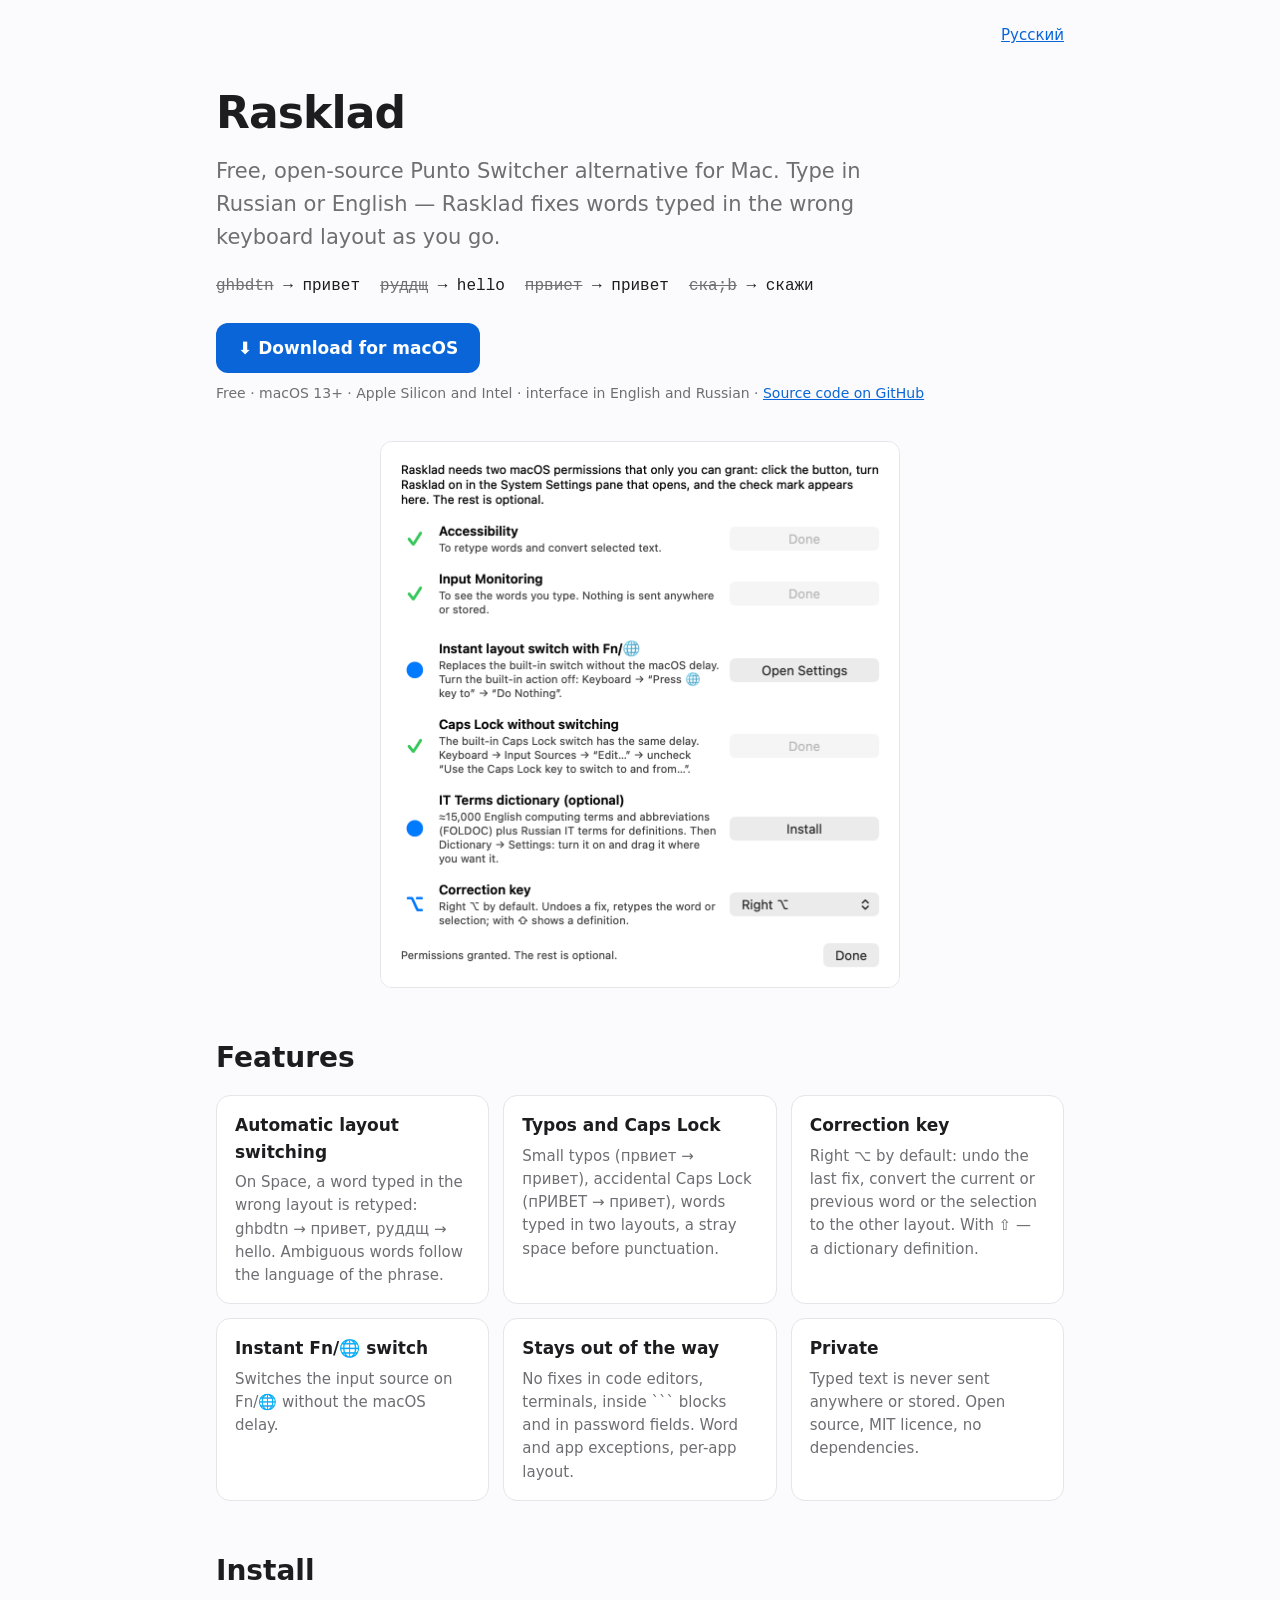
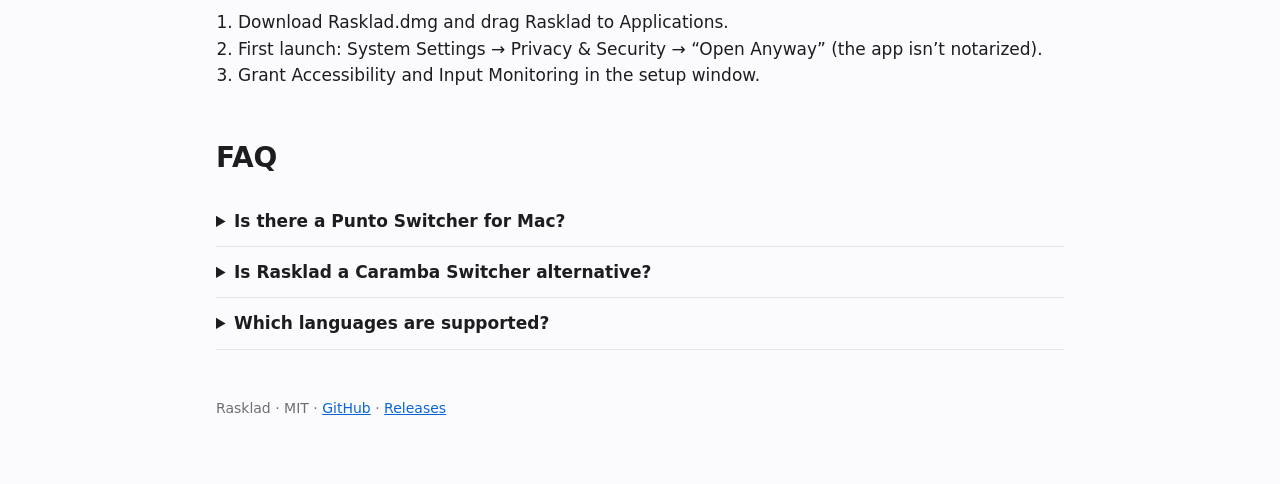
==== docs/index.html @ 867a91b3 "Сайт на GitHub Pages (EN/RU), ключевые фразы и скриншоты в README" ====
<!doctype html>
<html lang="en">
<head>
<meta charset="utf-8">
<meta name="viewport" content="width=device-width,initial-scale=1">
<title>Rasklad — free Punto Switcher alternative for Mac (RU/EN keyboard layout switcher)</title>
<meta name="description" content="Rasklad is a free, open-source Punto Switcher alternative for macOS: it automatically switches the Russian/English keyboard layout, fixes text typed in the wrong layout, typos and accidental Caps Lock.">
<link rel="canonical" href="https://dk-custom.github.io/Rasklad-MacOS/">
<link rel="alternate" hreflang="en" href="https://dk-custom.github.io/Rasklad-MacOS/">
<link rel="alternate" hreflang="ru" href="https://dk-custom.github.io/Rasklad-MacOS/ru/">
<link rel="alternate" hreflang="x-default" href="https://dk-custom.github.io/Rasklad-MacOS/">
<meta property="og:type" content="website">
<meta property="og:title" content="Rasklad — free Punto Switcher alternative for Mac (RU/EN keyboard layout switcher)">
<meta property="og:description" content="Rasklad is a free, open-source Punto Switcher alternative for macOS: it automatically switches the Russian/English keyboard layout, fixes text typed in the wrong layout, typos and accidental Caps Lock.">
<meta property="og:url" content="https://dk-custom.github.io/Rasklad-MacOS/">
<meta property="og:image" content="https://dk-custom.github.io/Rasklad-MacOS/setup-en.png">
<meta name="twitter:card" content="summary_large_image">
<script type="application/ld+json">[{"@context": "https://schema.org", "@type": "SoftwareApplication", "name": "Rasklad", "operatingSystem": "macOS 13+", "applicationCategory": "UtilitiesApplication", "description": "Rasklad is a free, open-source Punto Switcher alternative for macOS: it automatically switches the Russian/English keyboard layout, fixes text typed in the wrong layout, typos and accidental Caps Lock.", "url": "https://dk-custom.github.io/Rasklad-MacOS/", "downloadUrl": "https://github.com/DK-custom/Rasklad-MacOS/releases/latest/download/Rasklad.dmg", "offers": {"@type": "Offer", "price": "0", "priceCurrency": "USD"}, "license": "https://opensource.org/licenses/MIT", "codeRepository": "https://github.com/DK-custom/Rasklad-MacOS", "inLanguage": ["en", "ru"]}, {"@context": "https://schema.org", "@type": "FAQPage", "mainEntity": [{"@type": "Question", "name": "Is there a Punto Switcher for Mac?", "acceptedAnswer": {"@type": "Answer", "text": "The macOS version of Punto Switcher hasn’t been updated for years. Rasklad is a free open-source alternative that does the same job: automatic RU/EN layout switching and fixing text typed in the wrong layout."}}, {"@type": "Question", "name": "Is Rasklad a Caramba Switcher alternative?", "acceptedAnswer": {"@type": "Answer", "text": "Yes. Rasklad is free and open source, works offline and never sends typed text anywhere. Besides layout switching it fixes typos and accidental Caps Lock, has a correction key and an instant Fn/🌐 switch."}}, {"@type": "Question", "name": "Which languages are supported?", "acceptedAnswer": {"@type": "Answer", "text": "Russian and English keyboard layouts (ABC or U.S. and Russian)."}}]}]</script>
<style>:root{--bg:#fbfbfd;--fg:#1d1d1f;--muted:#6e6e73;--card:#fff;--line:#e5e5ea;--accent:#0a66d8;--accent-fg:#fff}
@media (prefers-color-scheme:dark){:root{--bg:#111113;--fg:#f5f5f7;--muted:#a1a1a6;--card:#1c1c1e;--line:#2c2c2e;--accent:#3d8bff;--accent-fg:#fff}}
*{box-sizing:border-box}body{margin:0;background:var(--bg);color:var(--fg);font:17px/1.55 -apple-system,BlinkMacSystemFont,"Segoe UI",system-ui,sans-serif}
main{max-width:880px;margin:0 auto;padding:24px 16px 64px}nav{display:flex;justify-content:flex-end;font-size:15px}a{color:var(--accent)}
h1{font-size:44px;margin:32px 0 8px;letter-spacing:-.02em}.lead{font-size:21px;color:var(--muted);margin:0 0 24px;max-width:680px}
.demo{display:flex;flex-wrap:wrap;gap:8px 20px;margin:0 0 28px;font:16px ui-monospace,SFMono-Regular,Menlo,monospace}
.demo span{white-space:nowrap}.demo s{color:var(--muted)}
.btn{display:inline-block;background:var(--accent);color:var(--accent-fg);text-decoration:none;padding:12px 22px;border-radius:12px;font-weight:600}
.note{color:var(--muted);font-size:14px;margin:10px 0 36px}
h2{font-size:28px;margin:48px 0 16px}.grid{display:grid;grid-template-columns:repeat(auto-fit,minmax(240px,1fr));gap:14px}
.card{background:var(--card);border:1px solid var(--line);border-radius:14px;padding:16px 18px}.card h3{margin:0 0 6px;font-size:17px}.card p{margin:0;color:var(--muted);font-size:15px}
img{max-width:100%;height:auto;border-radius:12px;border:1px solid var(--line);display:block;margin:8px auto}
ol{padding-left:22px}details{border-bottom:1px solid var(--line);padding:12px 0}summary{cursor:pointer;font-weight:600}footer{margin-top:48px;color:var(--muted);font-size:14px}</style>
</head>
<body>
<main>
<nav><a href="https://dk-custom.github.io/Rasklad-MacOS/ru/" hreflang="ru" lang="ru">Русский</a></nav>
<h1>Rasklad</h1>
<p class="lead">Free, open-source Punto Switcher alternative for Mac. Type in Russian or English — Rasklad fixes words typed in the wrong keyboard layout as you go.</p>
<div class="demo" aria-label="examples"><span><s>ghbdtn</s> → привет</span><span><s>руддщ</s> → hello</span><span><s>првиет</s> → привет</span><span><s>ска;b</s> → скажи</span></div>
<a class="btn" href="https://github.com/DK-custom/Rasklad-MacOS/releases/latest/download/Rasklad.dmg">⬇ Download for macOS</a>
<p class="note">Free · macOS 13+ · Apple Silicon and Intel · interface in English and Russian · <a href="https://github.com/DK-custom/Rasklad-MacOS">Source code on GitHub</a></p>
<img src="setup-en.png" width="520" height="560" alt="Rasklad setup window" loading="lazy">
<h2>Features</h2>
<div class="grid"><div class="card"><h3>Automatic layout switching</h3><p>On Space, a word typed in the wrong layout is retyped: ghbdtn → привет, руддщ → hello. Ambiguous words follow the language of the phrase.</p></div><div class="card"><h3>Typos and Caps Lock</h3><p>Small typos (првиет → привет), accidental Caps Lock (пРИВЕТ → привет), words typed in two layouts, a stray space before punctuation.</p></div><div class="card"><h3>Correction key</h3><p>Right ⌥ by default: undo the last fix, convert the current or previous word or the selection to the other layout. With ⇧ — a dictionary definition.</p></div><div class="card"><h3>Instant Fn/🌐 switch</h3><p>Switches the input source on Fn/🌐 without the macOS delay.</p></div><div class="card"><h3>Stays out of the way</h3><p>No fixes in code editors, terminals, inside ``` blocks and in password fields. Word and app exceptions, per-app layout.</p></div><div class="card"><h3>Private</h3><p>Typed text is never sent anywhere or stored. Open source, MIT licence, no dependencies.</p></div></div>
<h2>Install</h2>
<ol><li>Download Rasklad.dmg and drag Rasklad to Applications.</li><li>First launch: System Settings → Privacy &amp; Security → “Open Anyway” (the app isn’t notarized).</li><li>Grant Accessibility and Input Monitoring in the setup window.</li></ol>
<h2>FAQ</h2>
<details><summary>Is there a Punto Switcher for Mac?</summary><p>The macOS version of Punto Switcher hasn’t been updated for years. Rasklad is a free open-source alternative that does the same job: automatic RU/EN layout switching and fixing text typed in the wrong layout.</p></details><details><summary>Is Rasklad a Caramba Switcher alternative?</summary><p>Yes. Rasklad is free and open source, works offline and never sends typed text anywhere. Besides layout switching it fixes typos and accidental Caps Lock, has a correction key and an instant Fn/🌐 switch.</p></details><details><summary>Which languages are supported?</summary><p>Russian and English keyboard layouts (ABC or U.S. and Russian).</p></details>
<footer>Rasklad · MIT · <a href="https://github.com/DK-custom/Rasklad-MacOS">GitHub</a> · <a href="https://github.com/DK-custom/Rasklad-MacOS/releases">Releases</a></footer>
</main>
</body>
</html>
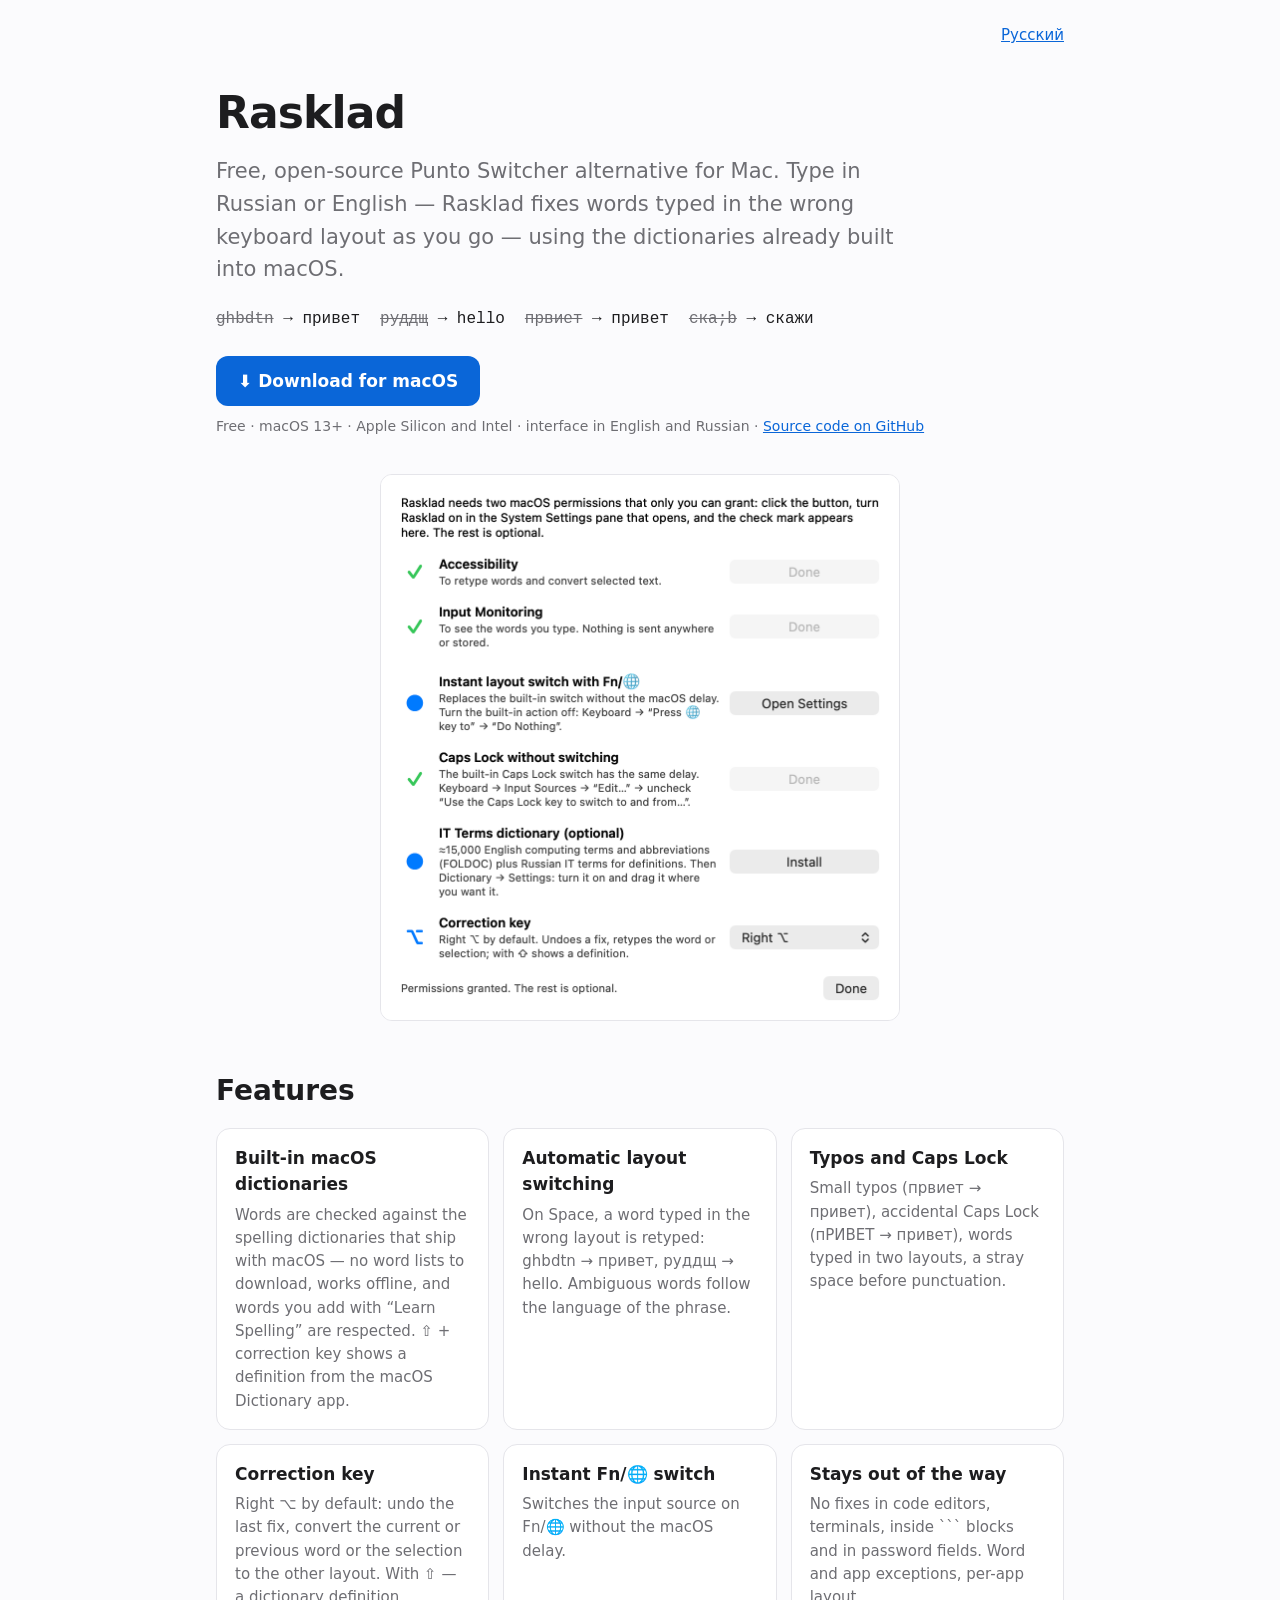
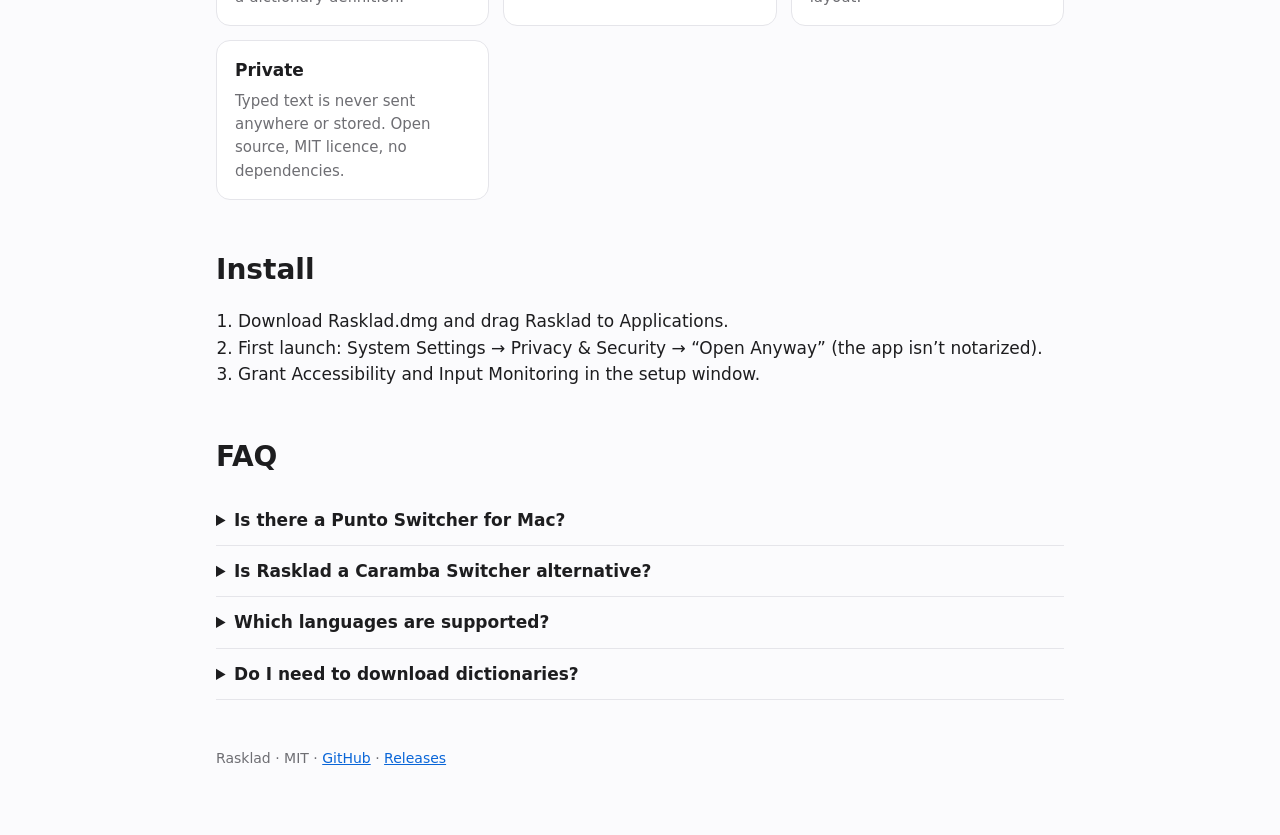
==== commit c14ffd75: "Сайт и README: акцент на встроенных словарях macOS" ====
--- a/docs/index.html
+++ b/docs/index.html
@@ -4,18 +4,18 @@
 <meta charset="utf-8">
 <meta name="viewport" content="width=device-width,initial-scale=1">
 <title>Rasklad — free Punto Switcher alternative for Mac (RU/EN keyboard layout switcher)</title>
-<meta name="description" content="Rasklad is a free, open-source Punto Switcher alternative for macOS: it automatically switches the Russian/English keyboard layout, fixes text typed in the wrong layout, typos and accidental Caps Lock.">
+<meta name="description" content="Rasklad is a free, open-source Punto Switcher alternative for macOS: it automatically switches the Russian/English keyboard layout, fixes text typed in the wrong layout, typos and accidental Caps Lock using the built-in macOS spelling dictionaries, and shows definitions from the macOS Dictionary.">
 <link rel="canonical" href="https://dk-custom.github.io/Rasklad-MacOS/">
 <link rel="alternate" hreflang="en" href="https://dk-custom.github.io/Rasklad-MacOS/">
 <link rel="alternate" hreflang="ru" href="https://dk-custom.github.io/Rasklad-MacOS/ru/">
 <link rel="alternate" hreflang="x-default" href="https://dk-custom.github.io/Rasklad-MacOS/">
 <meta property="og:type" content="website">
 <meta property="og:title" content="Rasklad — free Punto Switcher alternative for Mac (RU/EN keyboard layout switcher)">
-<meta property="og:description" content="Rasklad is a free, open-source Punto Switcher alternative for macOS: it automatically switches the Russian/English keyboard layout, fixes text typed in the wrong layout, typos and accidental Caps Lock.">
+<meta property="og:description" content="Rasklad is a free, open-source Punto Switcher alternative for macOS: it automatically switches the Russian/English keyboard layout, fixes text typed in the wrong layout, typos and accidental Caps Lock using the built-in macOS spelling dictionaries, and shows definitions from the macOS Dictionary.">
 <meta property="og:url" content="https://dk-custom.github.io/Rasklad-MacOS/">
 <meta property="og:image" content="https://dk-custom.github.io/Rasklad-MacOS/setup-en.png">
 <meta name="twitter:card" content="summary_large_image">
-<script type="application/ld+json">[{"@context": "https://schema.org", "@type": "SoftwareApplication", "name": "Rasklad", "operatingSystem": "macOS 13+", "applicationCategory": "UtilitiesApplication", "description": "Rasklad is a free, open-source Punto Switcher alternative for macOS: it automatically switches the Russian/English keyboard layout, fixes text typed in the wrong layout, typos and accidental Caps Lock.", "url": "https://dk-custom.github.io/Rasklad-MacOS/", "downloadUrl": "https://github.com/DK-custom/Rasklad-MacOS/releases/latest/download/Rasklad.dmg", "offers": {"@type": "Offer", "price": "0", "priceCurrency": "USD"}, "license": "https://opensource.org/licenses/MIT", "codeRepository": "https://github.com/DK-custom/Rasklad-MacOS", "inLanguage": ["en", "ru"]}, {"@context": "https://schema.org", "@type": "FAQPage", "mainEntity": [{"@type": "Question", "name": "Is there a Punto Switcher for Mac?", "acceptedAnswer": {"@type": "Answer", "text": "The macOS version of Punto Switcher hasn’t been updated for years. Rasklad is a free open-source alternative that does the same job: automatic RU/EN layout switching and fixing text typed in the wrong layout."}}, {"@type": "Question", "name": "Is Rasklad a Caramba Switcher alternative?", "acceptedAnswer": {"@type": "Answer", "text": "Yes. Rasklad is free and open source, works offline and never sends typed text anywhere. Besides layout switching it fixes typos and accidental Caps Lock, has a correction key and an instant Fn/🌐 switch."}}, {"@type": "Question", "name": "Which languages are supported?", "acceptedAnswer": {"@type": "Answer", "text": "Russian and English keyboard layouts (ABC or U.S. and Russian)."}}]}]</script>
+<script type="application/ld+json">[{"@context": "https://schema.org", "@type": "SoftwareApplication", "name": "Rasklad", "operatingSystem": "macOS 13+", "applicationCategory": "UtilitiesApplication", "description": "Rasklad is a free, open-source Punto Switcher alternative for macOS: it automatically switches the Russian/English keyboard layout, fixes text typed in the wrong layout, typos and accidental Caps Lock using the built-in macOS spelling dictionaries, and shows definitions from the macOS Dictionary.", "url": "https://dk-custom.github.io/Rasklad-MacOS/", "downloadUrl": "https://github.com/DK-custom/Rasklad-MacOS/releases/latest/download/Rasklad.dmg", "offers": {"@type": "Offer", "price": "0", "priceCurrency": "USD"}, "license": "https://opensource.org/licenses/MIT", "codeRepository": "https://github.com/DK-custom/Rasklad-MacOS", "inLanguage": ["en", "ru"]}, {"@context": "https://schema.org", "@type": "FAQPage", "mainEntity": [{"@type": "Question", "name": "Is there a Punto Switcher for Mac?", "acceptedAnswer": {"@type": "Answer", "text": "The macOS version of Punto Switcher hasn’t been updated for years. Rasklad is a free open-source alternative that does the same job: automatic RU/EN layout switching and fixing text typed in the wrong layout."}}, {"@type": "Question", "name": "Is Rasklad a Caramba Switcher alternative?", "acceptedAnswer": {"@type": "Answer", "text": "Yes. Rasklad is free and open source, works offline and never sends typed text anywhere. Besides layout switching it fixes typos and accidental Caps Lock, has a correction key and an instant Fn/🌐 switch."}}, {"@type": "Question", "name": "Which languages are supported?", "acceptedAnswer": {"@type": "Answer", "text": "Russian and English keyboard layouts (ABC or U.S. and Russian)."}}, {"@type": "Question", "name": "Do I need to download dictionaries?", "acceptedAnswer": {"@type": "Answer", "text": "No. Rasklad uses the Russian and English spelling dictionaries built into macOS and the system Dictionary app for definitions. An optional IT Terms dictionary (FOLDOC plus Russian IT terms) can be installed from the setup window."}}]}]</script>
 <style>:root{--bg:#fbfbfd;--fg:#1d1d1f;--muted:#6e6e73;--card:#fff;--line:#e5e5ea;--accent:#0a66d8;--accent-fg:#fff}
 @media (prefers-color-scheme:dark){:root{--bg:#111113;--fg:#f5f5f7;--muted:#a1a1a6;--card:#1c1c1e;--line:#2c2c2e;--accent:#3d8bff;--accent-fg:#fff}}
 *{box-sizing:border-box}body{margin:0;background:var(--bg);color:var(--fg);font:17px/1.55 -apple-system,BlinkMacSystemFont,"Segoe UI",system-ui,sans-serif}
@@ -34,17 +34,17 @@
 <main>
 <nav><a href="https://dk-custom.github.io/Rasklad-MacOS/ru/" hreflang="ru" lang="ru">Русский</a></nav>
 <h1>Rasklad</h1>
-<p class="lead">Free, open-source Punto Switcher alternative for Mac. Type in Russian or English — Rasklad fixes words typed in the wrong keyboard layout as you go.</p>
+<p class="lead">Free, open-source Punto Switcher alternative for Mac. Type in Russian or English — Rasklad fixes words typed in the wrong keyboard layout as you go — using the dictionaries already built into macOS.</p>
 <div class="demo" aria-label="examples"><span><s>ghbdtn</s> → привет</span><span><s>руддщ</s> → hello</span><span><s>првиет</s> → привет</span><span><s>ска;b</s> → скажи</span></div>
 <a class="btn" href="https://github.com/DK-custom/Rasklad-MacOS/releases/latest/download/Rasklad.dmg">⬇ Download for macOS</a>
 <p class="note">Free · macOS 13+ · Apple Silicon and Intel · interface in English and Russian · <a href="https://github.com/DK-custom/Rasklad-MacOS">Source code on GitHub</a></p>
 <img src="setup-en.png" width="520" height="560" alt="Rasklad setup window" loading="lazy">
 <h2>Features</h2>
-<div class="grid"><div class="card"><h3>Automatic layout switching</h3><p>On Space, a word typed in the wrong layout is retyped: ghbdtn → привет, руддщ → hello. Ambiguous words follow the language of the phrase.</p></div><div class="card"><h3>Typos and Caps Lock</h3><p>Small typos (првиет → привет), accidental Caps Lock (пРИВЕТ → привет), words typed in two layouts, a stray space before punctuation.</p></div><div class="card"><h3>Correction key</h3><p>Right ⌥ by default: undo the last fix, convert the current or previous word or the selection to the other layout. With ⇧ — a dictionary definition.</p></div><div class="card"><h3>Instant Fn/🌐 switch</h3><p>Switches the input source on Fn/🌐 without the macOS delay.</p></div><div class="card"><h3>Stays out of the way</h3><p>No fixes in code editors, terminals, inside ``` blocks and in password fields. Word and app exceptions, per-app layout.</p></div><div class="card"><h3>Private</h3><p>Typed text is never sent anywhere or stored. Open source, MIT licence, no dependencies.</p></div></div>
+<div class="grid"><div class="card"><h3>Built-in macOS dictionaries</h3><p>Words are checked against the spelling dictionaries that ship with macOS — no word lists to download, works offline, and words you add with “Learn Spelling” are respected. ⇧ + correction key shows a definition from the macOS Dictionary app.</p></div><div class="card"><h3>Automatic layout switching</h3><p>On Space, a word typed in the wrong layout is retyped: ghbdtn → привет, руддщ → hello. Ambiguous words follow the language of the phrase.</p></div><div class="card"><h3>Typos and Caps Lock</h3><p>Small typos (првиет → привет), accidental Caps Lock (пРИВЕТ → привет), words typed in two layouts, a stray space before punctuation.</p></div><div class="card"><h3>Correction key</h3><p>Right ⌥ by default: undo the last fix, convert the current or previous word or the selection to the other layout. With ⇧ — a dictionary definition.</p></div><div class="card"><h3>Instant Fn/🌐 switch</h3><p>Switches the input source on Fn/🌐 without the macOS delay.</p></div><div class="card"><h3>Stays out of the way</h3><p>No fixes in code editors, terminals, inside ``` blocks and in password fields. Word and app exceptions, per-app layout.</p></div><div class="card"><h3>Private</h3><p>Typed text is never sent anywhere or stored. Open source, MIT licence, no dependencies.</p></div></div>
 <h2>Install</h2>
 <ol><li>Download Rasklad.dmg and drag Rasklad to Applications.</li><li>First launch: System Settings → Privacy &amp; Security → “Open Anyway” (the app isn’t notarized).</li><li>Grant Accessibility and Input Monitoring in the setup window.</li></ol>
 <h2>FAQ</h2>
-<details><summary>Is there a Punto Switcher for Mac?</summary><p>The macOS version of Punto Switcher hasn’t been updated for years. Rasklad is a free open-source alternative that does the same job: automatic RU/EN layout switching and fixing text typed in the wrong layout.</p></details><details><summary>Is Rasklad a Caramba Switcher alternative?</summary><p>Yes. Rasklad is free and open source, works offline and never sends typed text anywhere. Besides layout switching it fixes typos and accidental Caps Lock, has a correction key and an instant Fn/🌐 switch.</p></details><details><summary>Which languages are supported?</summary><p>Russian and English keyboard layouts (ABC or U.S. and Russian).</p></details>
+<details><summary>Is there a Punto Switcher for Mac?</summary><p>The macOS version of Punto Switcher hasn’t been updated for years. Rasklad is a free open-source alternative that does the same job: automatic RU/EN layout switching and fixing text typed in the wrong layout.</p></details><details><summary>Is Rasklad a Caramba Switcher alternative?</summary><p>Yes. Rasklad is free and open source, works offline and never sends typed text anywhere. Besides layout switching it fixes typos and accidental Caps Lock, has a correction key and an instant Fn/🌐 switch.</p></details><details><summary>Which languages are supported?</summary><p>Russian and English keyboard layouts (ABC or U.S. and Russian).</p></details><details><summary>Do I need to download dictionaries?</summary><p>No. Rasklad uses the Russian and English spelling dictionaries built into macOS and the system Dictionary app for definitions. An optional IT Terms dictionary (FOLDOC plus Russian IT terms) can be installed from the setup window.</p></details>
 <footer>Rasklad · MIT · <a href="https://github.com/DK-custom/Rasklad-MacOS">GitHub</a> · <a href="https://github.com/DK-custom/Rasklad-MacOS/releases">Releases</a></footer>
 </main>
 </body>
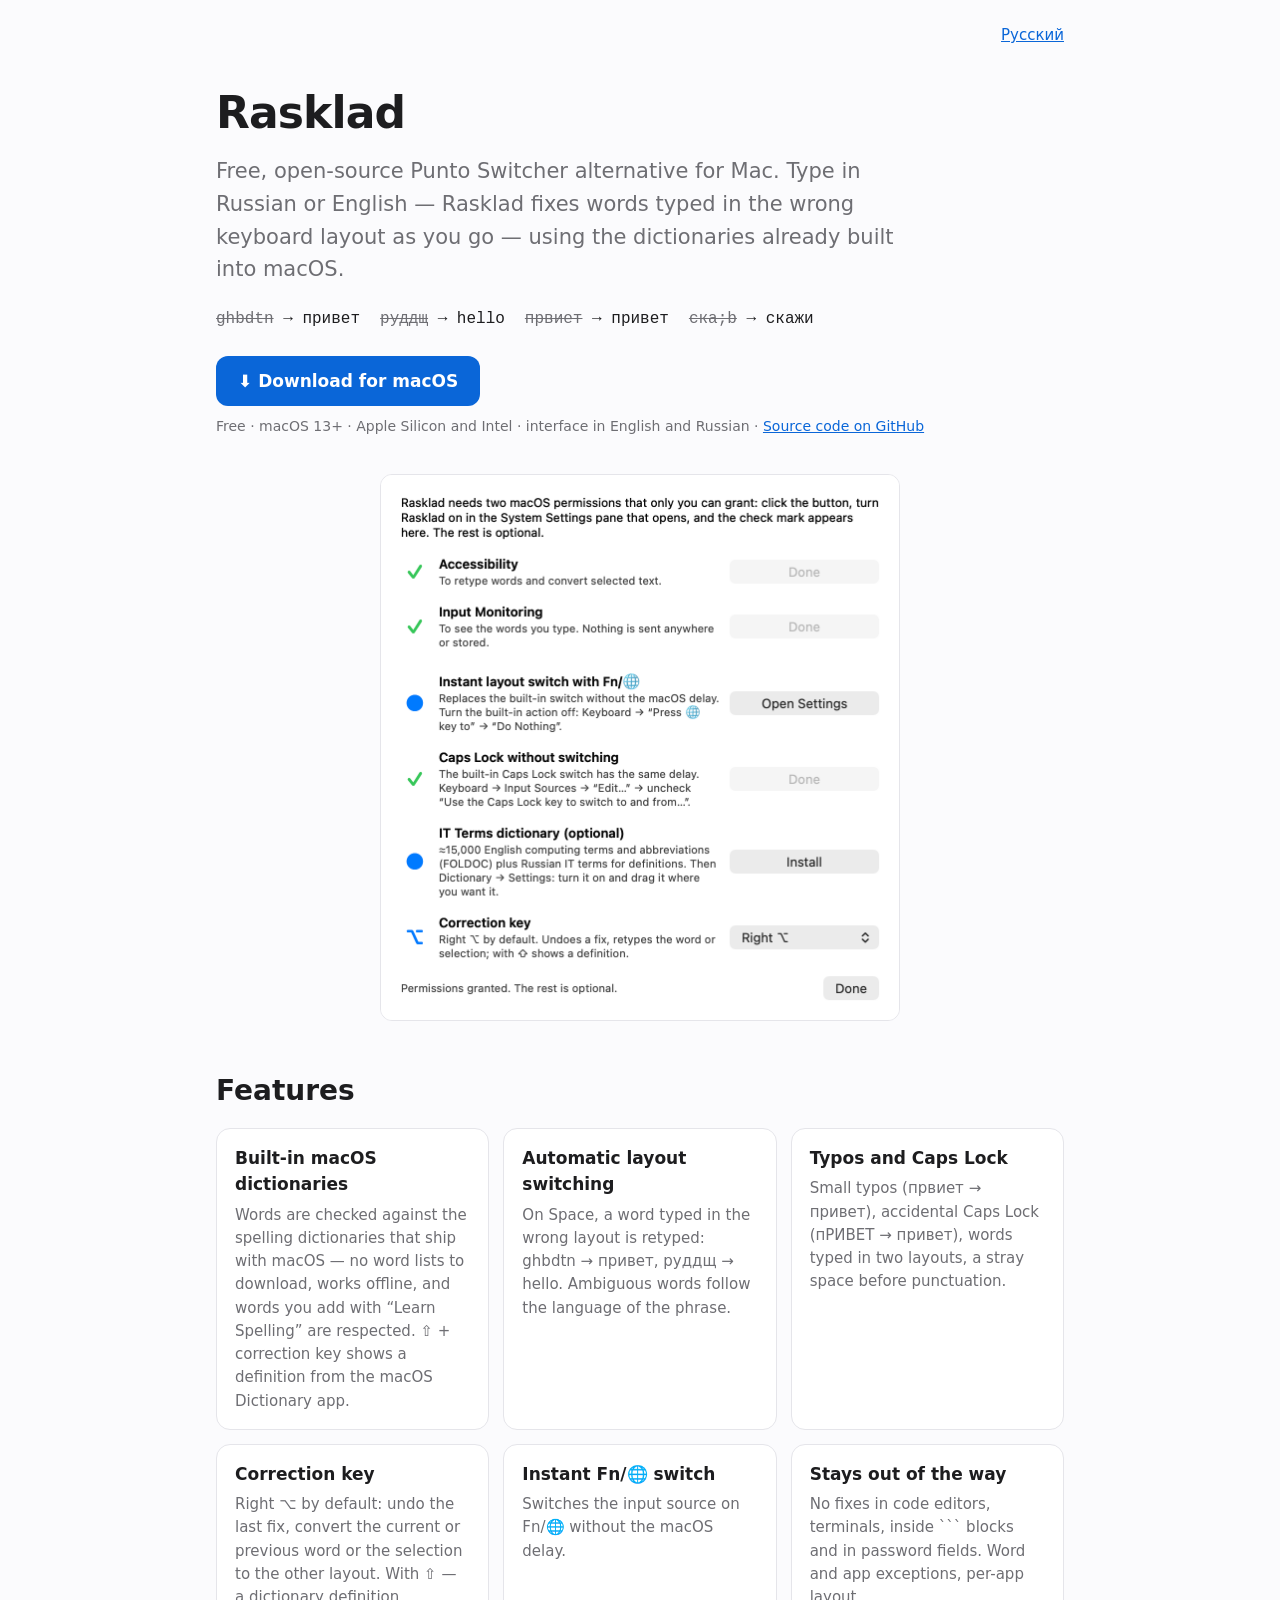
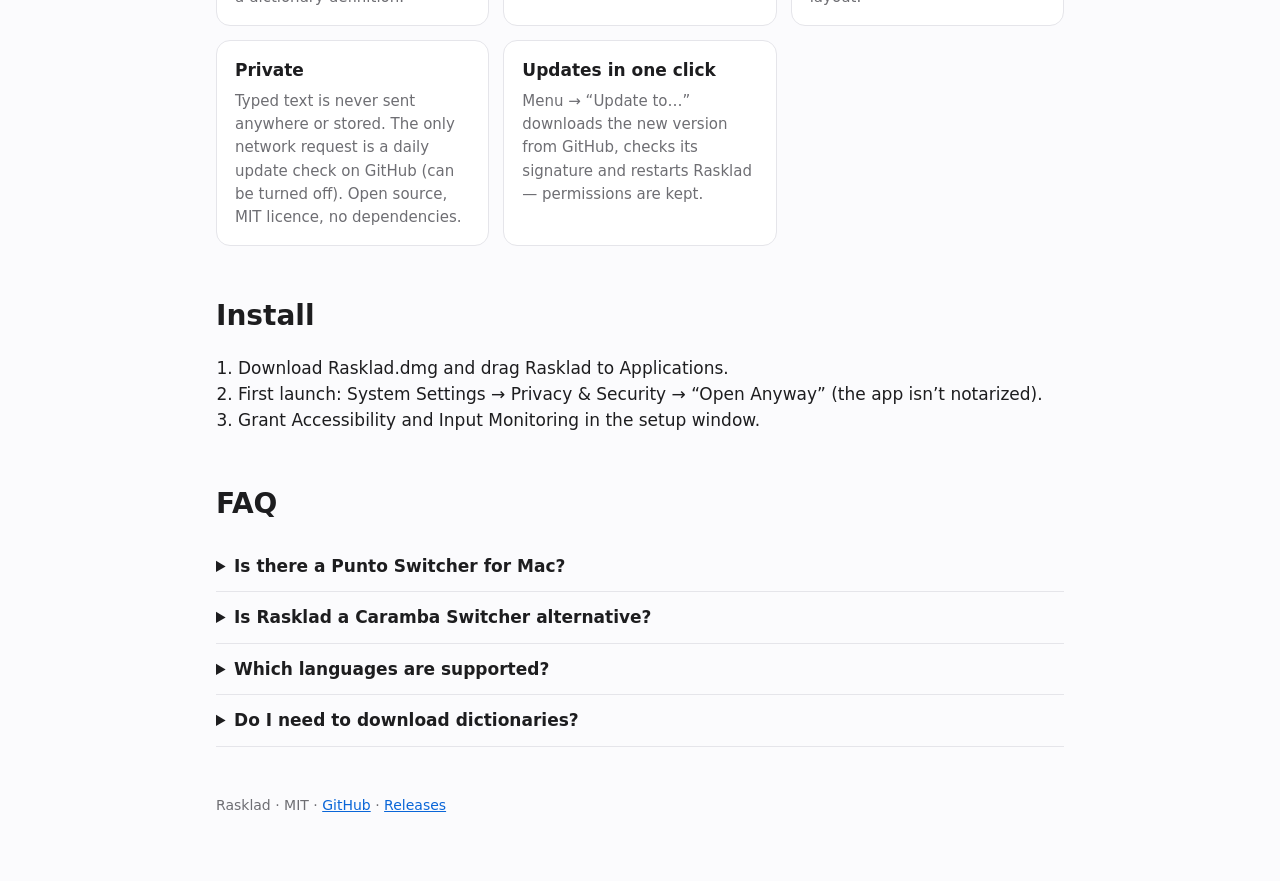
==== commit 7191fc6c: "1.9.0: обновление из меню — раз в сутки проверка GitHub, установка с проверкой подписи и перезапуско" ====
--- a/docs/index.html
+++ b/docs/index.html
@@ -40,7 +40,7 @@
 <p class="note">Free · macOS 13+ · Apple Silicon and Intel · interface in English and Russian · <a href="https://github.com/DK-custom/Rasklad-MacOS">Source code on GitHub</a></p>
 <img src="setup-en.png" width="520" height="560" alt="Rasklad setup window" loading="lazy">
 <h2>Features</h2>
-<div class="grid"><div class="card"><h3>Built-in macOS dictionaries</h3><p>Words are checked against the spelling dictionaries that ship with macOS — no word lists to download, works offline, and words you add with “Learn Spelling” are respected. ⇧ + correction key shows a definition from the macOS Dictionary app.</p></div><div class="card"><h3>Automatic layout switching</h3><p>On Space, a word typed in the wrong layout is retyped: ghbdtn → привет, руддщ → hello. Ambiguous words follow the language of the phrase.</p></div><div class="card"><h3>Typos and Caps Lock</h3><p>Small typos (првиет → привет), accidental Caps Lock (пРИВЕТ → привет), words typed in two layouts, a stray space before punctuation.</p></div><div class="card"><h3>Correction key</h3><p>Right ⌥ by default: undo the last fix, convert the current or previous word or the selection to the other layout. With ⇧ — a dictionary definition.</p></div><div class="card"><h3>Instant Fn/🌐 switch</h3><p>Switches the input source on Fn/🌐 without the macOS delay.</p></div><div class="card"><h3>Stays out of the way</h3><p>No fixes in code editors, terminals, inside ``` blocks and in password fields. Word and app exceptions, per-app layout.</p></div><div class="card"><h3>Private</h3><p>Typed text is never sent anywhere or stored. Open source, MIT licence, no dependencies.</p></div></div>
+<div class="grid"><div class="card"><h3>Built-in macOS dictionaries</h3><p>Words are checked against the spelling dictionaries that ship with macOS — no word lists to download, works offline, and words you add with “Learn Spelling” are respected. ⇧ + correction key shows a definition from the macOS Dictionary app.</p></div><div class="card"><h3>Automatic layout switching</h3><p>On Space, a word typed in the wrong layout is retyped: ghbdtn → привет, руддщ → hello. Ambiguous words follow the language of the phrase.</p></div><div class="card"><h3>Typos and Caps Lock</h3><p>Small typos (првиет → привет), accidental Caps Lock (пРИВЕТ → привет), words typed in two layouts, a stray space before punctuation.</p></div><div class="card"><h3>Correction key</h3><p>Right ⌥ by default: undo the last fix, convert the current or previous word or the selection to the other layout. With ⇧ — a dictionary definition.</p></div><div class="card"><h3>Instant Fn/🌐 switch</h3><p>Switches the input source on Fn/🌐 without the macOS delay.</p></div><div class="card"><h3>Stays out of the way</h3><p>No fixes in code editors, terminals, inside ``` blocks and in password fields. Word and app exceptions, per-app layout.</p></div><div class="card"><h3>Private</h3><p>Typed text is never sent anywhere or stored. The only network request is a daily update check on GitHub (can be turned off). Open source, MIT licence, no dependencies.</p></div><div class="card"><h3>Updates in one click</h3><p>Menu → “Update to…” downloads the new version from GitHub, checks its signature and restarts Rasklad — permissions are kept.</p></div></div>
 <h2>Install</h2>
 <ol><li>Download Rasklad.dmg and drag Rasklad to Applications.</li><li>First launch: System Settings → Privacy &amp; Security → “Open Anyway” (the app isn’t notarized).</li><li>Grant Accessibility and Input Monitoring in the setup window.</li></ol>
 <h2>FAQ</h2>
